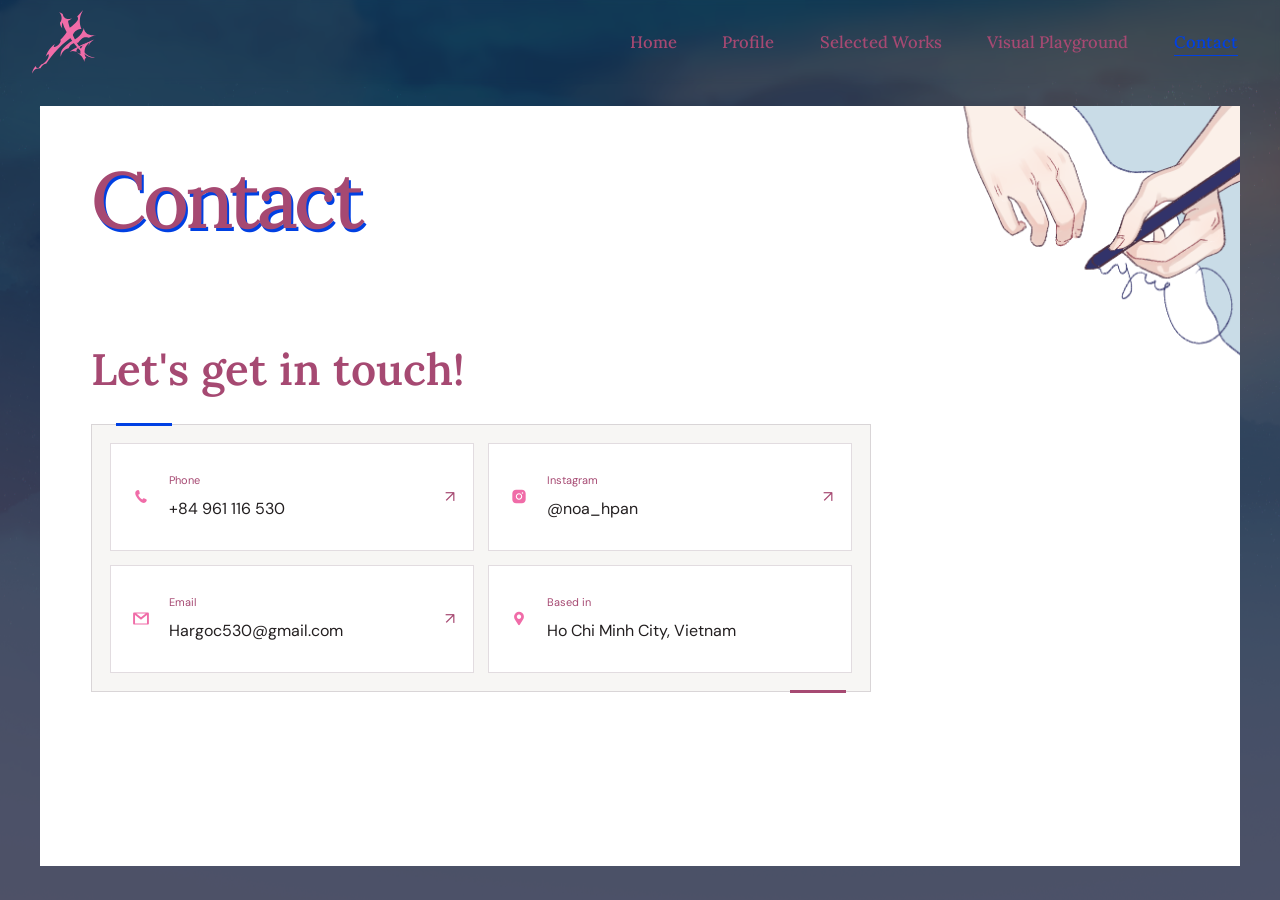
==== contact.html @ 86d30d30 "1" ====
<!doctype html>
<html lang="en">
<head>
  <meta charset="UTF-8">
  <meta name="viewport" content="width=device-width, initial-scale=1">

  <title>Contact — Phan Ngoc Ha</title>

  <link rel="preconnect" href="https://fonts.googleapis.com">
  <link rel="preconnect" href="https://fonts.gstatic.com" crossorigin>
  <link
    href="https://fonts.googleapis.com/css2?family=DM+Sans:wght@400;500;600&family=Lora:wght@500;600&display=swap"
    rel="stylesheet"
  >

  <link rel="stylesheet" href="styles.css">
  <link rel="stylesheet" href="pages.css">
  <link rel="stylesheet" href="contact.css">

  <script src="background.js"></script>
  <script src="header.js" defer></script>
  <script src="pages.js" defer></script>
  <script src="contact.js" defer></script>
</head>

<body class="inner-page">
  <div class="sky" aria-hidden="true">
    <div class="home-bg-position">
      <img
        class="home-bg-image"
        src="assets-all/bg.png"
        alt=""
        draggable="false"
      >
    </div>
  </div>

  <header class="inner-header"></header>

  <main class="inner-main contact-page">
<img
  class="contact-hand"
  src="contact/hand-writting.webp"
  alt=""
  aria-hidden="true"
  draggable="false"
>

    <header class="contact-heading">
      <h1>Contact</h1>
    </header>

    <section class="contact-content" aria-labelledby="contact-greeting">
      <h2 id="contact-greeting" class="contact-greeting">
        Let's get in touch!
      </h2>

      <div class="contact-frame">
        <ul class="contact-list">

          <li>
            <a class="contact-item" href="tel:+84961116530">
              <img
                class="contact-icon"
                src="contact/contact-icons/phone-icon.svg"
                alt=""
                width="24"
                height="24"
              >

              <span class="contact-item-copy">
                <span class="contact-label">Phone</span>
                <span class="contact-value">+84 961 116 530</span>
              </span>

              <span class="contact-arrow" aria-hidden="true">↗</span>
            </a>
          </li>

          <li>
            <a
              class="contact-item"
              href="https://www.instagram.com/noa_hpan/"
              target="_blank"
              rel="noopener noreferrer"
            >
              <img
                class="contact-icon"
                src="contact/contact-icons/ig-icon.svg"
                alt=""
                width="24"
                height="24"
              >

              <span class="contact-item-copy">
                <span class="contact-label">Instagram</span>
                <span class="contact-value">@noa_hpan</span>
              </span>

              <span class="contact-arrow" aria-hidden="true">↗</span>
            </a>
          </li>

          <li>
            <a class="contact-item" href="mailto:Hargoc530@gmail.com">
              <img
                class="contact-icon"
                src="contact/contact-icons/mail-icon.svg"
                alt=""
                width="24"
                height="24"
              >

              <span class="contact-item-copy">
                <span class="contact-label">Email</span>
                <span class="contact-value">Hargoc530@gmail.com</span>
              </span>

              <span class="contact-arrow" aria-hidden="true">↗</span>
            </a>
          </li>

          <li>
            <div class="contact-item contact-item--location">
              <img
                class="contact-icon"
                src="contact/contact-icons/location-icon.svg"
                alt=""
                width="24"
                height="24"
              >

              <span class="contact-item-copy">
                <span class="contact-label">Based in</span>
                <span class="contact-value">
                  Ho Chi Minh City, Vietnam
                </span>
              </span>
            </div>
          </li>

        </ul>
      </div>
    </section>
  </main>
</body>
</html>
---- styles.css ----
/* ========================================
   THÔNG SỐ CHỈNH NHANH
   ======================================== */

:root {
  /* Màu sắc */
  --background: #000000;
  --name-color: #a64972;
  --role-color: #a64972;
  --menu-color: #a64972;
  --location-color: #000000;
  --menu-highlight: #f8f0e9;
  --portrait-color: #e4dcde;

  --menu-hover-gradient: linear-gradient(
    105deg,
    rgb(255 255 255 / 98%) 0%,
    rgb(255 255 255 / 75%) 55%,
    rgb(255 255 255 / 15%) 100%
  );

  /* Font */
  --title-font: "Lora", Georgia, serif;
  --body-font: "DM Sans", Arial, sans-serif;

  /* Phong thư trái */
  --letter-width: 53%;
  --letter-left: -3%;
  --letter-top: 11.3%;

  /* Phong thư menu */
  --menu-width: 62.5%;
  --menu-left: 46%;
  --menu-top: -50.2%;

  /* Giấy desktop: chuyển động dọc */
  --paper-rest-x: 0px;
  --paper-rest-y: 3.5%;
  --paper-raised-x: 0px;
  --paper-raised-y: -1%;
  --paper-speed: 800ms;
  --ease-soft: cubic-bezier(.22, 1, .36, 1);

  /* Ảnh nền */
  --bg-scale: 1.3;
  --bg-opacity: .55;

  /*
   * Canh phần ảnh hiển thị trong khung.
   * Không di chuyển cả khung để tránh hở nền.
   */
  --bg-x: 40%;
  --bg-y: 75%;

  /* Float: biên độ nhỏ hơn phần phủ dư 24px */
  --bg-drift-x: 10px;
  --bg-drift-y: -12px;
  --bg-duration: 16s;
}


/* ========================================
   THIẾT LẬP CHUNG
   ======================================== */

* {
  box-sizing: border-box;
}

body {
  margin: 0;
  background: var(--background);
  color: var(--name-color);
  font-family: var(--body-font);
  isolation: isolate;
}

button {
  font: inherit;
}

[hidden] {
  display: none !important;
}

h1, h2, h3, h4, h5, h6 {
  font-family: var(--title-font);
  font-weight: 600;
}

.home {
  position: relative;
  z-index: 1;
  min-height: 100svh;
  display: grid;
  align-items: center;
  overflow: clip;
}

.composition {
  position: relative;
  width: 100%;
  aspect-ratio: 16 / 9;
  isolation: isolate;
  container-type: inline-size;
}


/* ========================================
   NỀN
   ======================================== */

.sky {
  position: fixed;
  inset: 0;
  z-index: 0;
  overflow: hidden;
  pointer-events: none;
  background: var(--background);
  isolation: isolate;
}

.sky__clouds {
  position: absolute;
  inset: -15%;

  background:
    radial-gradient(
      ellipse at 15% 30%,
      rgb(113 133 162 / 18%),
      transparent 45%
    ),
    radial-gradient(
      ellipse at 75% 65%,
      rgb(108 121 154 / 16%),
      transparent 48%
    ),
    radial-gradient(
      ellipse at 90% 10%,
      rgb(147 151 174 / 12%),
      transparent 40%
    );

  animation: cloud-drift 42s ease-in-out infinite alternate;
}

/*
 * Khung ảnh phủ dư 24px mỗi cạnh.
 * Khung không di chuyển; ảnh bên trong float nhẹ.
 */
.home-bg-position {
  position: absolute;
  inset: -24px;
  width: auto;
  height: auto;

  mix-blend-mode: screen;
  opacity: var(--bg-opacity);
}

.home-bg-image {
  display: block;
  width: 100%;
  height: 100%;
  max-width: none;

  /* Giữ tỉ lệ ảnh và phủ kín khung */
  object-fit: cover;
  object-position: var(--bg-x) var(--bg-y);

  transform-origin: center;
  pointer-events: none;
  user-select: none;

  animation:
    home-bg-float
    var(--bg-duration)
    ease-in-out
    infinite
    alternate;
}

@keyframes cloud-drift {
  from {
    transform: translate3d(-3%, -1%, 0);
  }

  to {
    transform: translate3d(3%, 2%, 0);
  }
}

@keyframes home-bg-float {
  from {
    transform:
      translate3d(
        calc(0px - var(--bg-drift-x)),
        calc(0px - var(--bg-drift-y)),
        0
      )
      scale(max(1, var(--bg-scale)));
  }

  to {
    transform:
      translate3d(
        var(--bg-drift-x),
        var(--bg-drift-y),
        0
      )
      scale(max(1, var(--bg-scale)));
  }
}


/* ========================================
   PHONG THƯ BÊN TRÁI
   ======================================== */

.letter {
  position: absolute;
  left: var(--letter-left);
  top: var(--letter-top);
  width: var(--letter-width);
  aspect-ratio: 1560 / 1529;
  isolation: isolate;
  z-index: 2;
}

.letter__layer {
  position: absolute;
  inset: 0;
  display: block;
  width: 100%;
  height: 100%;
  pointer-events: none;
  user-select: none;
}

.letter__front,
.letter__paper {
  z-index: 1;
}

.paper-window {
  position: absolute;
  inset: 0;
  overflow: hidden;
  z-index: 2;
}

.paper-motion,
.paper-hover,
.identity {
  position: absolute;
  inset: 0;
}

.paper-hover {
  transform: translate(
    var(--paper-rest-x),
    var(--paper-rest-y)
  );

  transition: transform var(--paper-speed) var(--ease-soft);
}

.identity {
  z-index: 2;
}

.letter__shadow {
  z-index: 4;
}

.letter__back {
  z-index: 5;
}

.letter__logo {
  position: absolute;
  right: 5%;
  bottom: 7%;
  width: 22%;
  height: auto;
  z-index: 6;

  pointer-events: none;
  user-select: none;

  mix-blend-mode: darken;
  opacity: .73;
}


/* ========================================
   TƯƠNG TÁC VỚI GIẤY
   ======================================== */

.paper-toggle {
  position: absolute;
  inset: 0;
  width: 100%;
  height: 100%;
  padding: 0;

  border: 0;
  background: transparent;
  z-index: 7;

  cursor: pointer;
  touch-action: manipulation;
  -webkit-tap-highlight-color: transparent;
}

.paper-toggle:focus-visible {
  outline: 2px solid var(--menu-highlight);
  outline-offset: -10px;
}

.letter.is-paper-raised .paper-hover {
  transform: translate(
    var(--paper-raised-x),
    var(--paper-raised-y)
  );
}


/* ========================================
   THÔNG TIN TRÊN GIẤY
   ======================================== */

.portrait {
  position: absolute;
  left: 12.5%;
  top: 24.5%;
  width: 26%;
  height: 32.7%;
  background: var(--portrait-color);
}

.identity__text {
  position: absolute;
  left: 45%;
  top: 24%;
  width: 46%;
}

.identity h1 {
  margin: 0;
  font-size: clamp(28px, 2.9cqw, 50px);
  line-height: 1.2;
  letter-spacing: -.025em;
  color: var(--name-color);
}

.identity p {
  margin: 0;
  line-height: 1.6;
}

.identity .role {
  margin-top: clamp(10px, 1cqw, 18px);
  font-size: clamp(12px, 1.08cqw, 18px);
  font-weight: 500;
  color: var(--role-color);
}

.identity .location {
  max-width: 26ch;
  margin-top: clamp(10px, 1.1cqw, 20px);
  font-size: clamp(11px, .92cqw, 15px);
  font-weight: 400;
  color: var(--location-color);
}


/* ========================================
   PHONG THƯ BÊN PHẢI VÀ MENU
   ======================================== */

.menu-letter {
  position: absolute;
  left: var(--menu-left);
  top: var(--menu-top);
  width: var(--menu-width);
  aspect-ratio: 1754 / 2048;
  z-index: 1;
}

.menu-letter__image {
  display: block;
  width: 100%;
  height: 100%;
  pointer-events: none;
}

.navigation {
  position: absolute;
  left: 9%;
  top: 47.9%;
  width: 82%;

  display: flex;
  flex-direction: column;
  align-items: flex-start;

  gap: clamp(10px, 1.3cqw, 24px);
}

.nav-item {
  width: max-content;
  flex-shrink: 0;
}

.nav-link {
  position: relative;
  isolation: auto;

  display: block;
  width: max-content;
  min-height: 44px;
  padding: 8px 10px;
  margin-left: -10px;

  border: 0;
  border-radius: 0;
  background: transparent;

  font-family: var(--title-font);
  font-size: clamp(21px, 1.95cqw, 32px);
  font-weight: 500;
  line-height: 1.35;
  letter-spacing: -.015em;
  text-align: left;
  white-space: nowrap;

  color: var(--menu-color);
  cursor: pointer;

  /* Giữ nút đục để Difference không nháy trắng */
  opacity: 1;
  transition: color 300ms ease;

  touch-action: manipulation;
  -webkit-tap-highlight-color: transparent;
}

.nav-link span {
  position: relative;
  z-index: 1;
  opacity: 1;
  transition: opacity 300ms ease;
}

.nav-link::before {
  content: "";
  position: absolute;
  inset: 5px 0;
  z-index: 2;

  background: var(--menu-hover-gradient);
  mix-blend-mode: difference;
  pointer-events: none;

  transform: scaleX(0);
  transform-origin: right center;

  transition: transform 420ms cubic-bezier(.76, 0, .24, 1);
}


/* ========================================
   MENU — CHẠM VÀ BÀN PHÍM
   ======================================== */

.nav-link.is-tap-active,
.nav-link:focus-visible {
  color: var(--name-color);
}

.nav-link.is-tap-active::before,
.nav-link:focus-visible::before {
  transform: scaleX(1);
  transform-origin: left center;
}

.nav-link:focus-visible {
  outline: 2px solid var(--menu-color);
  outline-offset: 4px;
}

.navigation:has(.nav-link.is-tap-active, .nav-link:focus-visible)
.nav-link:not(.is-tap-active):not(:focus-visible) span {
  opacity: .55;
}


/* ========================================
   HOVER DESKTOP
   ======================================== */

@media (min-width: 901px) and (hover: hover) and (pointer: fine) {
  html:not(.intro-pending):not(.intro-running)
  .letter:hover .paper-hover {
    transform: translate(
      var(--paper-raised-x),
      var(--paper-raised-y)
    );
  }

  .nav-link:hover {
    color: var(--name-color);
  }

  .nav-link:hover::before {
    transform: scaleX(1);
    transform-origin: left center;
  }

  .navigation:has(.nav-link:hover)
  .nav-link:not(:hover):not(:focus-visible):not(.is-tap-active) span {
    opacity: .55;
  }

  .navigation .nav-link:hover span,
  .navigation .nav-link:focus-visible span {
    opacity: 1;
  }
}


/* ========================================
   TRẠNG THÁI CHUẨN BỊ INTRO
   ======================================== */

.intro-pending .letter,
.intro-pending .menu-letter,
.intro-pending .nav-item {
  opacity: 0;
}


/* ========================================
   MOBILE / MÀN HÌNH HẸP
   ======================================== */

@media (max-width: 900px) {
  :root {
    /* Giấy mobile: chuyển động ngang */
    --paper-rest-x: -8px;
    --paper-rest-y: 0px;
    --paper-raised-x: 12px;
    --paper-raised-y: 0px;

    /* Ảnh nền mobile */
    --bg-y: 60%;
    --bg-scale: 2;

    /* Trôi nhanh hơn trước, giảm biên độ */
    --bg-drift-x: 6px;
    --bg-drift-y: -8px;
    --bg-duration: 18s;
  }

  .home {
    display: block;
  }

  .composition {
    max-width: 560px;
    min-height: 100svh;
    margin-inline: auto;
    padding: 0 0 44px;

    aspect-ratio: auto;
    display: flex;
    flex-direction: column;
    align-items: flex-start;
    gap: 0;
  }

  .sky__clouds {
    opacity: .75;
  }

  /* Phong thư menu nằm lệch sang phải */
  .menu-letter {
    order: -1;
    position: relative;
    left: auto;
    top: auto;

    width: 115%;
    margin-left: 36%;
    padding: clamp(90px, 25vw, 130px) 0 72px;

    aspect-ratio: auto;
    isolation: isolate;
  }

  .menu-letter__image {
    position: absolute;
    left: 0;
    bottom: 0;
    height: auto;
    z-index: -1;
  }

  .navigation {
    position: relative;
    left: 10%;
    top: auto;
    width: 80%;
    padding: 0;
    gap: 10px;
  }

  .nav-link {
    font-size: clamp(20px, 4.2vw, 26px);
  }

  /* Kích thước và vị trí thư mobile */
  .letter {
    position: relative;
    left: auto;
    top: auto;

    width: 128%;
    max-width: 620px;
    margin-left: -24%;
    margin-top: -64px;

    flex-shrink: 0;
  }

  .letter__layer {
    transform: rotate(90deg);
    transform-origin: center;
  }

  .paper-window {
    padding: 0;
  }

  .letter__paper {
    display: block;
  }

  .identity {
    margin: 0;
    padding: 0;
    background: none;
  }

  .portrait {
    left: 48%;
    top: 10%;
    width: 28%;
    height: 26%;
  }

  .identity__text {
    left: 39%;
    top: 40%;
    width: 40%;
  }

  .identity h1 {
    font-size: clamp(20px, 5.2vw, 30px);
  }

  .identity .role {
    margin-top: 8px;
    font-size: clamp(12px, 2.8vw, 14px);
    line-height: 1.45;
  }

  .identity .location {
    max-width: none;
    margin-top: 10px;
    font-size: clamp(12px, 2.6vw, 13px);
    line-height: 1.45;
  }

  .letter__logo {
    left: 16%;
    top: 12%;
    right: auto;
    bottom: auto;
    width: 20%;
  }
}


/* ========================================
   GIẢM CHUYỂN ĐỘNG
   ======================================== */

@media (prefers-reduced-motion: reduce) {
  .sky__clouds,
  .home-bg-image {
    animation: none;
  }

  /* Giữ mức zoom khi tắt chuyển động */
  .home-bg-image {
    transform: scale(max(1, var(--bg-scale)));
  }

  .paper-hover,
  .nav-link,
  .nav-link span,
  .nav-link::before {
    transition: none;
  }

  .intro-pending .letter,
  .intro-pending .menu-letter,
  .intro-pending .nav-item {
    opacity: 1;
  }
}

/* Giữ bố cục ổn định khi thanh cuộn xuất hiện */
html {
  scrollbar-gutter: auto;
  overflow-y: auto;
  overflow-x: clip;
}
/* Tốc độ nền dùng chung cho mọi trang */
:root {
  --bg-duration: 8s;
}

@media (max-width: 900px) {
  :root {
    --bg-duration: 10s;
  }
}

/* Tiếp tục chuyển động từ thời điểm của trang trước */
.home-bg-image {
  animation-delay: var(--bg-time-offset, 0s);
}
/* Giữ kích thước nền thống nhất giữa các trang */
.sky {
  right: auto;
  width: 100vw;
}
/* ========================================
   HOME — THẺ THÔNG TIN CÁ NHÂN
   ======================================== */

.home .identity__text {
  --identity-line: #a64972;
  --identity-contact-color: #231f20;
}

/* Gạch ngắn dưới tên */
.home .identity h1::after {
  content: "";
  display: block;

  width: 24%;
  height: 2px;
  margin-top: clamp(6px, .6cqw, 10px);

  background: var(--identity-line);
}

.home .identity .role {
  margin-top: clamp(7px, .7cqw, 12px);
  line-height: 1.45;
}

/* Viền mảnh quanh placeholder */
.home .portrait {
  outline: 1px solid rgb(166 73 114 / 40%);
  outline-offset: 5px;
}


/* Danh sách liên lạc */
.home .identity-contacts {
  display: grid;
  grid-template-columns: minmax(0, 1fr) minmax(0, 1fr);
  gap: 7px 10px;

  margin: clamp(10px, 1cqw, 16px) 0 0;
  padding: clamp(9px, .8cqw, 13px) 0 0;
  list-style: none;

  border-top: 1px solid rgb(166 73 114 / 40%);
}

.home .identity-contacts li {
  min-width: 0;
}

.home .identity-contacts a,
.home .identity-contact-location {
  display: flex;
  align-items: flex-start;
  gap: 6px;
  min-width: 0;

  font-family: var(--body-font);
  font-size: clamp(9px, .85cqw, 14px);
  font-weight: 400;
  line-height: 1.5;

  color: var(--identity-contact-color);
  text-decoration: none;
}

.home .identity-contacts img {
  display: block;
  width: clamp(12px, 1.1cqw, 18px);
  height: clamp(12px, 1.1cqw, 18px);
  margin-top: 1px;
  flex-shrink: 0;

  object-fit: contain;
  pointer-events: none;
}

.home .identity-contacts a > span,
.home .identity-contact-location > span {
  min-width: 0;
  overflow-wrap: anywhere;
}

.home .identity-contacts a {
  touch-action: manipulation;
  transition: color 200ms ease;
}

.home .identity-contacts a:focus-visible {
  outline: 2px solid var(--name-color);
  outline-offset: 3px;
}

@media (hover: hover) and (pointer: fine) {
  .home .identity-contacts a:hover {
    color: var(--name-color);
    text-decoration: underline;
    text-underline-offset: 3px;
  }
}


/* Cho chuột/chạm đi xuyên qua nút phủ toàn phong thư.
   Nút vẫn sử dụng được bằng bàn phím. */
.home .paper-toggle {
  pointer-events: none;
}


/* MOBILE — liên lạc xếp thành một cột */
@media (max-width: 900px) {
  .home .identity__text {
    left: 39%;
    top: 39%;
    width: 40%;
  }

  .home .identity h1::after {
    width: 32%;
    margin-top: 7px;
  }

  .home .identity .role {
    margin-top: 7px;
    font-size: clamp(11px, 2.7vw, 14px);
  }

  .home .identity-contacts {
    grid-template-columns: minmax(0, 1fr);
    gap: 4px;

    margin-top: 9px;
    padding-top: 8px;
  }

  .home .identity-contacts a,
  .home .identity-contact-location {
    gap: 6px;
    font-size: clamp(10px, 2.5vw, 12px);
    line-height: 1.45;
  }

  .home .identity-contacts img {
    width: 13px;
    height: 13px;
  }

  .home .portrait {
    outline-offset: 3px;
  }
}

@media (prefers-reduced-motion: reduce) {
  .home .identity-contacts a {
    transition: none;
  }
}
/* ========================================
   HOME — CÁC LỚP PHONG THƯ ĐI CÙNG NHAU
   ======================================== */

.home .letter {
  /* Tăng số này để letter-front-up thấp xuống thêm */
  --front-offset-y: 28px;

  --envelope-move-x: 0px;
  --envelope-move-y: 0px;
}

/* Canh riêng mặt thư dưới */
.home .letter__front {
  top: var(--front-offset-y);
}

/* Các lớp thư cùng khoảng dịch chuyển và tốc độ.
   translate không ghi đè góc xoay mobile. */
.home .letter__front,
.home .letter__shadow,
.home .letter__back,
.home .letter__logo {
  translate:
    var(--envelope-move-x)
    var(--envelope-move-y);

  transition:
    translate var(--paper-speed) var(--ease-soft);
}

/* Khi chạm trên mobile */
.home .letter.is-paper-raised {
  --envelope-move-x:
    calc(var(--paper-raised-x) - var(--paper-rest-x));

  --envelope-move-y:
    calc(var(--paper-raised-y) - var(--paper-rest-y));
}

/* Khi hover desktop, sau intro */
@media (min-width: 901px) and (hover: hover) and (pointer: fine) {
  html:not(.intro-pending):not(.intro-running)
  .home .letter:hover {
    --envelope-move-x:
      calc(var(--paper-raised-x) - var(--paper-rest-x));

    --envelope-move-y:
      calc(var(--paper-raised-y) - var(--paper-rest-y));
  }
}

@media (prefers-reduced-motion: reduce) {
  .home .letter__front,
  .home .letter__shadow,
  .home .letter__back,
  .home .letter__logo {
    transition: none;
  }
}


/* ========================================
   ICON LIÊN LẠC LỚN HƠN
   ======================================== */

.home .identity-contacts img {
  width: clamp(18px, 1.6cqw, 26px);
  height: clamp(18px, 1.6cqw, 26px);
  flex-shrink: 0;
  object-fit: contain;
}

.home .identity-contacts a,
.home .identity-contacts .identity-contact-location {
  align-items: center;
  gap: 8px;
}

@media (max-width: 900px) {
  .home .identity-contacts img {
    width: 19px;
    height: 19px;
  }
}


/* Bỏ gạch hồng ngắn dưới tên Phan Ngoc Ha */
.home .identity h1::after {
  content: none;
}


/* Giảm chuyển động theo thiết lập thiết bị */
@media (prefers-reduced-motion: reduce) {
  .home .letter__front {
    transition: none;
  }
}
@media (max-width: 900px) {
  .home .letter {
    /* Canh riêng trên mobile */
    --front-offset-y: -0px;
    --front-offset-x: -12px;
  }

  .home .letter__front {
    top: var(--front-offset-y);
    left: var(--front-offset-x);
  }
}
/* Hình vẽ trên giấy — bỏ nền placeholder, giữ viền */
.home .portrait {
  background: transparent;
}

.home .portrait img {
  display: block;
  width: 100%;
  height: 100%;
  object-fit: contain;
  object-position: center;

  user-select: none;
  -webkit-user-drag: none;
  pointer-events: none;
}
---- pages.css ----
/* ========================================
   THÔNG SỐ CHỈNH NHANH
   ======================================== */

:root {
  /* Header */
  --header-logo-size: 64px;
  --header-side-padding: clamp(16px, 2.5vw, 40px);
  --header-menu-gap: clamp(12px, 2vw, 30px);
  --header-text: #a64972;
  --header-active: #f4c3d8;

  --header-hover-gradient: linear-gradient(
    105deg,
    rgb(255 255 255 / 98%) 0%,
    rgb(255 255 255 / 75%) 55%,
    rgb(255 255 255 / 15%) 100%
  );

  /* Giấy: chỉnh kích thước tại đây */
  --paper-max-width: 1200px;
  --paper-min-height: 120svh;
  --paper-background: #faf7f3;

  /* Animation */
  --page-enter-duration: 600ms;
}


/* ========================================
   TRANG CON
   ======================================== */

.inner-page {
  min-height: 100svh;
}


/* ========================================
   HEADER STICKY, TRONG SUỐT
   ======================================== */

.inner-header {
  position: sticky;
  top: 0;
  z-index: 30;

  /* Giữ chiều rộng ổn định khi xuất hiện scrollbar */
  width: 100vw;
  max-width: none;
  box-sizing: border-box;

  margin: 0;
  padding: 10px var(--header-side-padding);

  display: flex;
  align-items: center;
  justify-content: space-between;
  gap: 24px;

  background: transparent;
  backdrop-filter: none;
  -webkit-backdrop-filter: none;

  isolation: auto;
  mix-blend-mode: exclusion;
}


/* ========================================
   LOGO
   ======================================== */

.inner-home {
  display: inline-flex;
  align-items: center;
  justify-content: center;

  width: var(--header-logo-size);
  min-width: 44px;
  min-height: 44px;
  flex-shrink: 0;

  color: var(--header-active);
  text-decoration: none;

  touch-action: manipulation;
  -webkit-tap-highlight-color: transparent;
}

.inner-home img {
  display: block;
  width: 100%;
  height: var(--header-logo-size);
  object-fit: contain;

  transition: transform 400ms cubic-bezier(.22, 1, .36, 1);
}


/* ========================================
   MENU HEADER
   ======================================== */

.inner-nav {
  display: flex;
  align-items: center;
  flex-wrap: wrap;
  justify-content: flex-end;

  gap: 4px var(--header-menu-gap);
}

.header-link {
  position: relative;
  isolation: auto;

  display: inline-flex;
  align-items: center;
  min-height: 44px;
  padding: 8px 10px;

  font-family: var(--title-font);
  font-size: clamp(15px, 1.3vw, 19px);
  font-weight: 500;
  line-height: 1.35;

  color: var(--header-text);
  text-decoration: none;
  white-space: nowrap;

  opacity: 1;
  transition: color 300ms ease;

  touch-action: manipulation;
  -webkit-tap-highlight-color: transparent;
}

.header-link span {
  position: relative;
  z-index: 1;

  mix-blend-mode: normal;
  opacity: 1;
  transition: opacity 300ms ease;
}

/* Dải hover mỏng, gần ôm chữ */
.header-link::before {
  content: "";
  position: absolute;
  top: 50%;
  right: 0;
  left: 0;
  z-index: 2;

  height: 1.15em;
  margin-top: -0.575em;

  background: var(--header-hover-gradient);
  mix-blend-mode: normal;
  pointer-events: none;

  transform: scaleX(0);
  transform-origin: right center;

  transition: transform 320ms cubic-bezier(.76, 0, .24, 1);
}

/* Trang đang xem */
.header-link[aria-current="page"] {
  color: var(--header-active);
}

.header-link[aria-current="page"] span {
  text-decoration: underline;
  text-decoration-thickness: 1px;
  text-underline-offset: 7px;
}


/* ========================================
   CHẠM VÀ BÀN PHÍM
   ======================================== */

.header-link.is-tap-active::before,
.header-link:focus-visible::before {
  transform: scaleX(1);
  transform-origin: left center;
}

.inner-nav:has(
  .header-link.is-tap-active,
  .header-link:focus-visible
)
.header-link:not(.is-tap-active):not(:focus-visible) span {
  opacity: .55;
}

.inner-home:focus-visible,
.header-link:focus-visible,
.inner-back:focus-visible {
  outline: 2px solid currentColor;
  outline-offset: 4px;
}


/* ========================================
   HOVER DESKTOP
   ======================================== */

@media (hover: hover) and (pointer: fine) {
  .inner-home:hover img {
    transform: translateY(-2px) rotate(-4deg);
  }

  .header-link:hover::before {
    transform: scaleX(1);
    transform-origin: left center;
  }

  .inner-nav:has(.header-link:hover)
  .header-link:not(:hover):not(:focus-visible):not(.is-tap-active) span {
    opacity: .55;
  }

  .inner-nav .header-link:hover span,
  .inner-nav .header-link:focus-visible span {
    opacity: 1;
  }
}


/* ========================================
   GIẤY VÀ NỘI DUNG TRANG
   ======================================== */

.inner-main {
  position: relative;
  z-index: 1;
  box-sizing: border-box;

  width: min(var(--paper-max-width), calc(100% - 48px));
  min-height: var(--paper-min-height);

  margin: 22px auto 64px;
  padding: clamp(28px, 6vw, 72px);

  background: var(--paper-background);
  color: var(--name-color);

  animation:
    page-enter
    var(--page-enter-duration)
    cubic-bezier(.22, 1, .36, 1)
    both;
}

.inner-main h1 {
  margin: 0 0 28px;
  font-size: clamp(32px, 5vw, 56px);
  line-height: 1.15;
  letter-spacing: -.03em;
}

.inner-main h2 {
  margin: 36px 0 12px;
  font-size: clamp(23px, 3vw, 30px);
}

.inner-main p {
  max-width: 65ch;
  margin: 0 0 18px;

  color: #30262b;
  font-size: 16px;
  line-height: 1.8;
}

.inner-main .inner-role {
  color: var(--role-color);
  font-weight: 500;
}

.inner-main .inner-status {
  color: #72666c;
}

.inner-back {
  display: inline-flex;
  align-items: center;
  min-height: 44px;
  margin-top: 32px;

  color: var(--name-color);
  font-size: 14px;
  text-underline-offset: 5px;
}


/* ========================================
   ANIMATION CHUYỂN TRANG
   ======================================== */

@keyframes page-enter {
  from {
    opacity: 0;
    transform: translateY(18px);
  }

  to {
    opacity: 1;
    transform: translateY(0);
  }
}

html.is-page-leaving .inner-header,
html.is-page-leaving .inner-main,
html.is-page-leaving .home {
  pointer-events: none;
}


/* ========================================
   MOBILE
   ======================================== */

@media (max-width: 700px) {
  :root {
    --header-logo-size: 48px;
    --header-side-padding: 12px;
  }

  .inner-header {
    display: grid;
    grid-template-columns: var(--header-logo-size) minmax(0, 1fr);
    gap: 12px;
    padding-block: 8px;
  }

  .inner-nav {
    display: grid;
    grid-template-columns: repeat(2, minmax(0, 1fr));
    gap: 2px 6px;
  }

  .header-link {
    min-width: 0;
    padding: 6px;

    font-size: clamp(12px, 3.1vw, 15px);
    white-space: normal;
  }

  .inner-main {
    width: calc(100% - 32px);
    margin-top: 15px;
    padding: 28px 22px;
  }

  .inner-main p {
    font-size: 15px;
  }
}


/* ========================================
   GIẢM CHUYỂN ĐỘNG
   ======================================== */

@media (prefers-reduced-motion: reduce) {
  .inner-main {
    animation: none;
  }

  .inner-home img,
  .header-link,
  .header-link span,
  .header-link::before {
    transition: none;
  }
}
/* ========================================
   HEADER — NỀN KÍNH MỜ
   ======================================== */

.inner-header {
  --header-blur: 16px;
  --header-glass: rgb(255 255 255 / 78%);
  --header-text: #a64972;
  --header-active: #0040e3;

  position: sticky;
  top: 0;
  z-index: 100;

  width: 100%;
  max-width: none;
  box-sizing: border-box;

  display: flex;
  align-items: center;
  justify-content: space-between;
  gap: 20px;

  background: var(--header-glass);
  border-bottom: 1px solid rgb(166 73 114 / 16%);

  -webkit-backdrop-filter: blur(var(--header-blur));
  backdrop-filter: blur(var(--header-blur));

  mix-blend-mode: normal;
  isolation: isolate;
}

/* Giữ màu logo và chữ rõ trên nền kính */
.inner-header .inner-home,
.inner-header .inner-nav,
.inner-header .header-link,
.inner-header .header-link span {
  mix-blend-mode: normal;
}

.inner-header .inner-nav {
  flex-wrap: nowrap;
}

.inner-header .header-link {
  color: var(--header-text);
}

.inner-header .header-link[aria-current="page"] {
  color: var(--header-active);
}

/* Dải hover nằm dưới chữ */
.inner-header .header-link::before {
  z-index: 0;
  background: rgb(166 73 114 / 12%);
}

.inner-header .header-link span {
  z-index: 1;
}

/* Desktop ẩn nút Menu */
.inner-header .header-menu-toggle {
  display: none;
}


/* ========================================
   MOBILE / TABLET — MENU BÊN PHẢI
   ======================================== */

@media (max-width: 900px) {
  .inner-header {
    --header-logo-size: 48px;

    gap: 12px;
    padding: 8px 18px;
  }

  .inner-header .header-menu-toggle {
    display: inline-flex;
    align-items: center;
    justify-content: center;
    gap: 12px;

    min-height: 44px;
    margin-left: auto;
    padding: 10px 14px;

    border: 1px solid #d9d5d7;
    border-radius: 0;
    background: #f7f6f4;
    color: var(--header-text);

    font-family: var(--body-font);
    font-size: 13px;
    line-height: 1.4;

    cursor: pointer;
    touch-action: manipulation;
    -webkit-tap-highlight-color: transparent;
  }

  .header-menu-toggle:focus-visible {
    outline: 2px solid #0040e3;
    outline-offset: 3px;
  }

  .header-menu-icon {
    position: relative;
    display: block;
    width: 20px;
    height: 16px;
    flex-shrink: 0;
  }

  .header-menu-icon > span {
    position: absolute;
    left: 0;
    width: 20px;
    height: 1.5px;
    background: currentColor;

    transition:
      top 250ms ease,
      transform 250ms ease;
  }

  .header-menu-icon > span:first-child {
    top: 4px;
  }

  .header-menu-icon > span:last-child {
    top: 11px;
  }

  .is-menu-open .header-menu-icon > span:first-child {
    top: 7px;
    transform: rotate(45deg);
  }

  .is-menu-open .header-menu-icon > span:last-child {
    top: 7px;
    transform: rotate(-45deg);
  }

  /* Bảng menu thả xuống ở mép phải */
  .inner-header .inner-nav {
    position: absolute;
    top: calc(100% + 10px);
    right: 18px;
    left: auto;

    display: flex;
    flex-direction: column;
    align-items: stretch;
    justify-content: flex-start;
    flex-wrap: nowrap;
    gap: 0;

    width: min(300px, calc(100vw - 36px));
    max-height: calc(100svh - 90px);
    overflow-y: auto;
    overscroll-behavior: contain;
    box-sizing: border-box;
    padding: 10px;

    border: 1px solid #d9d5d7;
    background: rgb(250 247 243 / 97%);
    box-shadow: 0 14px 32px rgb(35 31 32 / 12%);

    opacity: 0;
    visibility: hidden;
    pointer-events: none;
    transform: translateY(-8px);

    transition:
      opacity 250ms ease,
      transform 300ms cubic-bezier(.22, 1, .36, 1),
      visibility 250ms;
  }

  .inner-header.is-menu-open .inner-nav {
    opacity: 1;
    visibility: visible;
    pointer-events: auto;
    transform: translateY(0);
  }

  .inner-header .inner-nav .header-link {
    justify-content: flex-start;
    width: 100%;
    min-height: 50px;
    box-sizing: border-box;
    padding: 13px 16px;

    font-size: 18px;
    line-height: 1.4;
    white-space: normal;

    border-bottom: 1px solid rgb(166 73 114 / 12%);
  }

  .inner-header .inner-nav .header-link:last-child {
    border-bottom: 0;
  }

  .inner-header .inner-nav .header-link[aria-current="page"] {
    background: #f0f2fb;
  }

  .inner-header .inner-nav .header-link span {
    opacity: 1;
  }

  .inner-header .header-link[aria-current="page"] span {
    text-underline-offset: 5px;
  }
}

@media (prefers-reduced-motion: reduce) {
  .inner-header .inner-nav,
  .header-menu-icon > span {
    transition: none;
  }
}
/* Header trong suốt, chỉ blur nền phía sau */
.inner-header {
  background: transparent;
  border-bottom: none;

  -webkit-backdrop-filter: blur(3px);
  backdrop-filter: blur(3px);
}
/* ========================================
   CHỮ HIỆN DẦN — DÙNG CHUNG
   Giữ diện tích để bố cục không nhảy
   ======================================== */

.inner-main .page-motion-text {
  display: grid;
}

.page-motion-space,
.page-motion-visible {
  grid-area: 1 / 1;
  min-width: 0;
}

.page-motion-space {
  visibility: hidden;
  pointer-events: none;
}

.page-motion-sr {
  position: absolute;
  width: 1px;
  height: 1px;
  padding: 0;
  margin: -1px;
  overflow: hidden;
  clip-path: inset(50%);
  white-space: nowrap;
  border: 0;
}

/* Contact dùng hé lộ cả câu, không có con trỏ */
.contact-page .contact-greeting {
  display: block;
}

.contact-type-visible::after {
  content: none;
  animation: none;
}
---- contact.css ----
/* ========================================
   CHỈNH NHANH
   ======================================== */

.contact-page {
  --contact-pink: #a64972;
  --contact-blue: #0040e3;
  --contact-ink: #231f20;

  --contact-padding: clamp(28px, 4vw, 56px);
  --contact-content-width: 780px;
  --contact-content-gap: clamp(60px, 8vw, 100px);

  /* Bàn tay — tính từ góc trên bên phải giấy */
  --contact-hand-width: clamp(180px, 25vw, 310px);
  --contact-hand-top: 0px;
  --contact-hand-right: 0px;
}


/* ========================================
   GIẤY VÀ TIÊU ĐỀ
   ======================================== */

.inner-main.contact-page {
  position: relative;
  isolation: isolate;
  overflow: clip;

  min-height: calc(100svh - 140px);
  padding: var(--contact-padding);
  padding-bottom: clamp(56px, 8vw, 100px);

  background: #fff;
  color: var(--contact-ink);
  font-family: var(--body-font);
}

.contact-heading {
  position: relative;
  z-index: 2;
}

.contact-page .contact-heading h1 {
  margin: 0;

  font-family: var(--title-font);
  font-size: clamp(40px, 6.2vw, 82px);
  font-weight: 500;
  line-height: 1.08;
  letter-spacing: -.045em;

  color: var(--contact-pink);
  text-shadow: 2px 3px 0 var(--contact-blue);
}


/* ========================================
   BÀN TAY
   ======================================== */

.contact-hand {
  position: absolute;
  z-index: 1;

  top: var(--contact-hand-top);
  right: var(--contact-hand-right);
  width: var(--contact-hand-width);
  height: auto;

  display: block;
  pointer-events: none;
  user-select: none;
  -webkit-user-drag: none;
}


/* ========================================
   LET'S GET IN TOUCH
   ======================================== */

.contact-content {
  position: relative;
  z-index: 2;

  width: min(100%, var(--contact-content-width));
  margin-top: var(--contact-content-gap);
}

.contact-page .contact-greeting {
  margin: 0 0 28px;

  font-family: var(--title-font);
  font-size: clamp(30px, 3.5vw, 44px);
  font-weight: 600;
  line-height: 1.2;
  color: var(--contact-pink);
}

/* Giữ nguyên diện tích trong lúc gõ chữ */
.contact-greeting.is-typing {
  display: grid;
}

.contact-type-space,
.contact-type-visible {
  grid-area: 1 / 1;
  min-width: 0;
}

.contact-type-space {
  visibility: hidden;
}

.contact-type-visible::after {
  content: "";
  display: inline-block;
  width: 2px;
  height: .9em;
  margin-left: 5px;
  vertical-align: -.04em;
  background: var(--contact-blue);
  animation: contact-caret 800ms step-end infinite;
}

.contact-greeting.is-complete .contact-type-visible::after {
  display: none;
}

.contact-sr-only {
  position: absolute;
  width: 1px;
  height: 1px;
  padding: 0;
  margin: -1px;
  overflow: hidden;
  clip-path: inset(50%);
  white-space: nowrap;
  border: 0;
}

@keyframes contact-caret {
  50% {
    opacity: 0;
  }
}


/* ========================================
   KHUNG THÔNG TIN
   ======================================== */

.contact-frame {
  position: relative;
  padding: 18px;

  border: 1px solid #d9d5d7;
  background: #f7f6f4;
}

/* Nét xanh ở mép trên */
.contact-frame::before {
  content: "";
  position: absolute;
  left: 24px;
  top: -2px;

  width: 56px;
  height: 3px;
  background: var(--contact-blue);
}

/* Nét hồng ở mép dưới */
.contact-frame::after {
  content: "";
  position: absolute;
  right: 24px;
  bottom: -2px;

  width: 56px;
  height: 3px;
  background: var(--contact-pink);
}

.contact-list {
  display: grid;
  grid-template-columns: repeat(2, minmax(0, 1fr));
  gap: 14px;

  margin: 0;
  padding: 0;
  list-style: none;
}

.contact-list li {
  min-width: 0;
}

.contact-item {
  position: relative;
  display: flex;
  align-items: center;
  gap: 16px;

  height: 100%;
  min-height: 108px;
  padding: 22px 18px;

  border: 1px solid #e2dce0;
  background: #fff;
  color: var(--contact-ink);
  text-decoration: none;

  transition:
    background-color 250ms ease,
    border-color 250ms ease,
    color 250ms ease;
}

.contact-icon {
  display: block;
  width: 24px;
  height: 24px;
  flex-shrink: 0;
  object-fit: contain;

  transition: transform 300ms cubic-bezier(.22, 1, .36, 1);
}

.contact-item-copy {
  display: flex;
  flex-direction: column;
  gap: 7px;
  min-width: 0;
}

.contact-label {
  font-size: 11px;
  line-height: 1.5;
  color: var(--contact-pink);
}

.contact-value {
  font-size: clamp(13px, 1.3vw, 16px);
  font-weight: 400;
  line-height: 1.6;
  overflow-wrap: anywhere;
}

.contact-arrow {
  margin-left: auto;
  flex-shrink: 0;
  color: var(--contact-pink);

  transition:
    transform 250ms ease,
    color 250ms ease;
}

a.contact-item:focus-visible {
  outline: 2px solid var(--contact-blue);
  outline-offset: 3px;
}

@media (hover: hover) and (pointer: fine) {
  a.contact-item:hover {
    border-color: #b9c5ed;
    background: #f0f2fb;
    color: var(--contact-blue);
  }

  a.contact-item:hover .contact-icon {
    transform: translateY(-3px);
  }

  a.contact-item:hover .contact-arrow {
    color: var(--contact-blue);
    transform: translate(2px, -2px);
  }
}


/* ========================================
   RESPONSIVE
   ======================================== */

@media (max-width: 900px) {
  .contact-page {
    --contact-hand-width: 180px;
    --contact-content-gap: 70px;
  }
}

@media (max-width: 600px) {
  .contact-page {
    --contact-padding: 24px;
    --contact-hand-width: 110px;
    --contact-content-gap: 64px;
  }

  .contact-page .contact-heading h1 {
    font-size: clamp(40px, 10vw, 54px);
    text-shadow: 1.5px 2px 0 var(--contact-blue);
  }

  .contact-page .contact-greeting {
    font-size: 30px;
    margin-bottom: 24px;
  }

  .contact-frame {
    padding: 12px;
  }

  .contact-list {
    grid-template-columns: 1fr;
    gap: 10px;
  }

  .contact-item {
    min-height: 88px;
    padding: 18px 16px;
  }

  .contact-value {
    font-size: 14px;
  }
}

@media (prefers-reduced-motion: reduce) {
  .contact-type-visible::after {
    display: none;
  }

  .contact-item,
  .contact-icon,
  .contact-arrow {
    transition: none;
  }
}
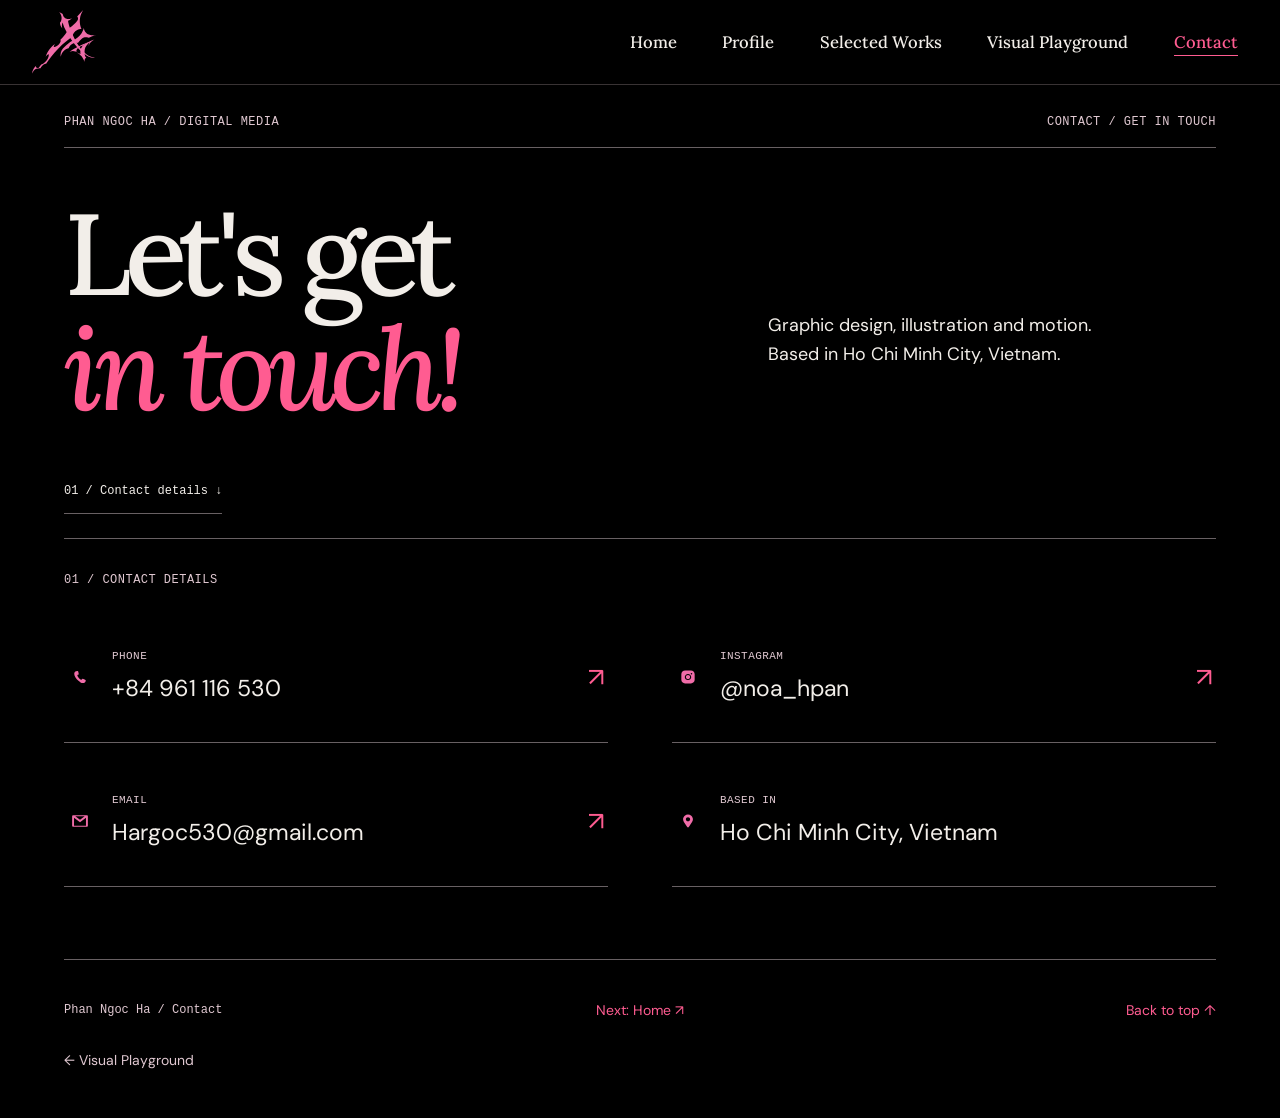
==== commit 013bc7e3: "3" ====
--- a/contact.html
+++ b/contact.html
@@ -9,21 +9,25 @@
   <link rel="preconnect" href="https://fonts.googleapis.com">
   <link rel="preconnect" href="https://fonts.gstatic.com" crossorigin>
   <link
-    href="https://fonts.googleapis.com/css2?family=DM+Sans:wght@400;500;600&family=Lora:wght@500;600&display=swap"
+    href="https://fonts.googleapis.com/css2?family=DM+Sans:wght@400;500;600&family=Lora:ital,wght@0,500;0,600;1,500&display=swap"
     rel="stylesheet"
   >
 
   <link rel="stylesheet" href="styles.css">
   <link rel="stylesheet" href="pages.css">
   <link rel="stylesheet" href="contact.css">
+  <link rel="stylesheet" href="contact-editorial.css">
+  <link rel="stylesheet" href="editorial-shell.css">
 
   <script src="background.js"></script>
   <script src="header.js" defer></script>
   <script src="pages.js" defer></script>
   <script src="contact.js" defer></script>
+  <script src="portfolio-motion.js" defer></script>
 </head>
 
-<body class="inner-page">
+<body class="inner-page editorial-page contact-body">
+  <a class="editorial-skip" href="#contact-details">Skip to contact details</a>
   <div class="sky" aria-hidden="true">
     <div class="home-bg-position">
       <img
@@ -38,22 +42,18 @@
   <header class="inner-header"></header>
 
   <main class="inner-main contact-page">
-<img
-  class="contact-hand"
-  src="contact/hand-writting.webp"
-  alt=""
-  aria-hidden="true"
-  draggable="false"
->
 
-    <header class="contact-heading">
-      <h1>Contact</h1>
+
+    <div class="editorial-masthead"><span>Phan Ngoc Ha / Digital media</span><span>Contact / Get in touch</span></div>
+    <header class="contact-heading editorial-heading">
+      <h1 id="contact-title">Let's get<br><em>in touch!</em></h1>
+      <p class="editorial-intro">Graphic design, illustration and motion.<br>Based in Ho Chi Minh City, Vietnam.</p>
     </header>
+    <nav class="editorial-jumps" aria-label="Contact sections"><div><a href="#contact-details">01 / Contact details ↓</a></div></nav>
+    <div class="contact-stage">
 
-    <section class="contact-content" aria-labelledby="contact-greeting">
-      <h2 id="contact-greeting" class="contact-greeting">
-        Let's get in touch!
-      </h2>
+    <section class="contact-content" id="contact-details" aria-labelledby="contact-greeting">
+      <h2 id="contact-greeting" class="contact-greeting">01 / Contact details</h2>
 
       <div class="contact-frame">
         <ul class="contact-list">
@@ -142,6 +142,12 @@
         </ul>
       </div>
     </section>
+    </div>
+    <footer class="editorial-footer">
+      <div class="editorial-footer-identity"><span>Phan Ngoc Ha / Contact</span><a class="inner-back" href="visual-playground.html">← Visual Playground</a></div>
+      <a class="inner-back" href="index.html">Next: Home ↗</a>
+      <a href="#contact-title">Back to top ↑</a>
+    </footer>
   </main>
 </body>
-</html>+</html>
--- a/contact-editorial.css
+++ b/contact-editorial.css
@@ -0,0 +1,17 @@
+body.contact-body .sky { display:none; }
+body.contact-body .inner-main.contact-page { width:100%; min-height:0; margin:0; padding:28px var(--editorial-gutter) 0; overflow:visible; background:#000; color:var(--editorial-paper); animation:none; --contact-pink:var(--editorial-accent); --contact-ink:var(--editorial-paper); }
+.contact-body .contact-heading h1 { text-shadow:none; }
+.contact-body .contact-stage { position:relative; padding-top:32px; border-top:1px solid var(--editorial-rule); }
+.contact-body .contact-content { width:100%; margin:0; }
+.contact-body .contact-page .contact-greeting { color:var(--editorial-note); font:12px/1.5 'Courier New',monospace; letter-spacing:.04em; text-transform:uppercase; margin:0 0 22px; }
+.contact-body .contact-frame { padding:0; border:0; background:transparent; }
+.contact-body .contact-frame::before,.contact-body .contact-frame::after { display:none; }
+.contact-body .contact-list { grid-template-columns:repeat(2,minmax(0,1fr)); gap:12px clamp(32px,5vw,72px); }
+.contact-body .contact-item { border:0; border-bottom:1px solid var(--editorial-rule); background:transparent; color:var(--editorial-paper); min-height:132px; padding:28px 4px; gap:20px; }
+.contact-body .contact-item:hover { background:transparent; color:var(--editorial-paper); border-color:var(--editorial-accent); }
+.contact-body .contact-label { color:var(--editorial-note); font:11px/1.5 'Courier New',monospace; text-transform:uppercase; letter-spacing:.04em; }
+.contact-body .contact-value { font-size:clamp(17px,1.8vw,25px); line-height:1.5; }
+.contact-body .contact-arrow { color:var(--editorial-accent); font-size:26px; }
+.contact-body .contact-item:hover .contact-arrow { color:#56d6b5; }
+.contact-body #contact-details { scroll-margin-top:110px; }
+@media(max-width:640px) { .contact-body .contact-list { grid-template-columns:minmax(0,1fr); gap:0; } .contact-body .contact-item { min-height:92px; padding:20px 4px; gap:14px; } }
--- a/editorial-shell.css
+++ b/editorial-shell.css
@@ -0,0 +1,100 @@
+/* Shared chrome for Selected Works and Visual Playground.
+   Artwork compositions remain in each page's own stylesheet. */
+body.editorial-page {
+ --editorial-gutter:clamp(20px,5vw,90px);
+ --editorial-paper:#f2eee9;
+ --editorial-accent:#ff5c91;
+ --editorial-note:#e0c8d1;
+ --editorial-rule:#686063;
+ background:#000;
+}
+body.editorial-page .inner-header {
+ --header-text:var(--editorial-paper); --header-active:var(--editorial-accent);
+ background:#000; border-bottom:1px solid #393334;
+ mix-blend-mode:normal; backdrop-filter:none; -webkit-backdrop-filter:none;
+}
+body.editorial-page .inner-header .header-link[aria-current="page"] { background:transparent; }
+body.editorial-page .inner-header .header-link::before { background:#a6497240; }
+body.editorial-page .inner-header .inner-nav { background:#000; }
+body.editorial-page .inner-header .header-menu-toggle { color:var(--editorial-paper); background:#000; border-color:#706568; }
+body.editorial-page .inner-header .header-menu-icon span { background:var(--editorial-paper); }
+body.editorial-page a:focus-visible,body.editorial-page button:focus-visible { outline:3px solid #56d6b5; outline-offset:5px; }
+body.editorial-page .archive-featured { padding-top:28px; }
+body.editorial-page .inner-main.scrapbook-page { padding-top:28px; padding-bottom:0; animation:none; }
+body.editorial-page .editorial-masthead {
+ display:flex; justify-content:space-between; gap:20px;
+ padding-bottom:16px; margin:0; border-bottom:1px solid var(--editorial-rule);
+ color:var(--editorial-note); font:12px/1.5 'Courier New',monospace;
+ text-transform:uppercase; letter-spacing:.04em;
+}
+body.editorial-page .editorial-heading {
+ display:grid; grid-template-columns:minmax(0,1.5fr) minmax(0,1fr);
+ gap:32px; align-items:start; padding:48px 0 32px; margin:0;
+ animation:editorial-enter 850ms cubic-bezier(.22,1,.36,1) both;
+}
+body.editorial-page .inner-main .editorial-heading h1 {
+ margin:0; color:var(--editorial-paper); font-family:var(--title-font);
+ font-size:clamp(64px,9vw,156px); font-weight:500;
+ line-height:1; letter-spacing:-.065em;
+}
+body.editorial-page .editorial-heading h1 em { color:var(--editorial-accent); font-weight:500; }
+body.editorial-page .inner-main .editorial-heading .editorial-intro {
+ align-self:start; width:100%; max-width:32ch;
+ margin:0; padding-top:clamp(64px,9vw,156px);
+ color:var(--editorial-paper); font:400 clamp(16px,1.4vw,20px)/1.6 var(--body-font);
+}
+body.editorial-page .editorial-jumps {
+ display:flex; align-items:center; justify-content:space-between; flex-wrap:wrap;
+ gap:12px 26px; margin:0; padding:12px 0 24px;
+}
+body.editorial-page .editorial-jumps > div { display:flex; align-items:center; flex-wrap:wrap; gap:12px 26px; }
+body.editorial-page .editorial-jumps a,body.editorial-page .editorial-jumps button {
+ display:inline-flex; align-items:center; justify-content:start; gap:10px;
+ min-height:44px; padding:10px 0 11px; margin:0;
+ border:0; border-bottom:1px solid var(--editorial-rule);
+ background:transparent; color:var(--editorial-paper);
+ font:12px/1.5 'Courier New',monospace;
+ text-decoration:none; letter-spacing:0;
+}
+body.editorial-page .editorial-jumps a span { color:var(--editorial-accent); font-size:11px; }
+body.editorial-page .editorial-jumps button { color:var(--editorial-note); cursor:pointer; }
+body.editorial-page .editorial-jumps a:hover,body.editorial-page .editorial-jumps button:hover { color:#56d6b5; border-color:#56d6b5; }
+body.editorial-page .editorial-footer {
+ display:grid; grid-template-columns:minmax(0,1fr) auto minmax(0,1fr);
+ align-items:start; gap:24px; margin-top:72px; padding:28px 0 36px;
+ border-top:1px solid var(--editorial-rule); color:var(--editorial-note);
+ font:12px/1.5 'Courier New',monospace;
+}
+body.archive-page .editorial-footer { margin-inline:var(--editorial-gutter); }
+body.scrapbook-body .editorial-footer { margin-inline:0; }
+body.editorial-page .editorial-footer-identity { display:flex; flex-direction:column; align-items:start; gap:6px; }
+body.editorial-page .editorial-footer a {
+ display:inline-flex; align-items:center; min-height:44px; margin:0; padding:8px 0;
+ border:0; background:transparent; color:var(--editorial-accent);
+ font:400 14px/1.5 var(--body-font); text-decoration:none;
+}
+body.editorial-page .editorial-footer a:hover { color:#56d6b5; text-decoration:underline; text-underline-offset:5px; }
+body.editorial-page .editorial-footer > a:last-child { justify-self:end; }
+body.editorial-page .editorial-footer-identity span { min-height:44px; display:flex; align-items:center; }
+body.editorial-page .editorial-footer-identity a { color:var(--editorial-note); }
+.editorial-skip { position:fixed; top:8px; left:16px; z-index:200; padding:12px 18px; background:#f2eee9; color:#000; transform:translateY(-180%); }
+.editorial-skip:focus { transform:none; }
+@keyframes editorial-enter { from { opacity:0; transform:translateY(16px); } to { opacity:1; transform:none; } }
+body.editorial-page .archive-film.has-entered { animation:none; }
+@media(max-width:900px) {
+ body.editorial-page .editorial-heading { grid-template-columns:minmax(0,1fr); gap:22px; padding-top:36px; }
+ body.editorial-page .inner-main .editorial-heading .editorial-intro { padding-top:0; max-width:45ch; }
+ body.editorial-page .inner-header .header-link[aria-current="page"] { background:#241019; }
+}
+@media(max-width:640px) {
+ body.editorial-page .editorial-masthead { flex-direction:column; gap:8px; font-size:10px; }
+ body.editorial-page .editorial-heading { padding:32px 0 24px; }
+ body.editorial-page .inner-main .editorial-heading h1 { font-size:clamp(54px,14vw,86px); }
+ body.editorial-page .editorial-jumps > div { gap:12px 20px; }
+ body.editorial-page .editorial-footer { grid-template-columns:minmax(0,1fr); margin-top:55px; gap:10px; }
+ body.editorial-page .editorial-footer > a:last-child { justify-self:start; }
+ body.editorial-page .editorial-footer-identity { gap:0; }
+}
+@media(prefers-reduced-motion:reduce) {
+ body.editorial-page .editorial-heading { animation:none; }
+}
